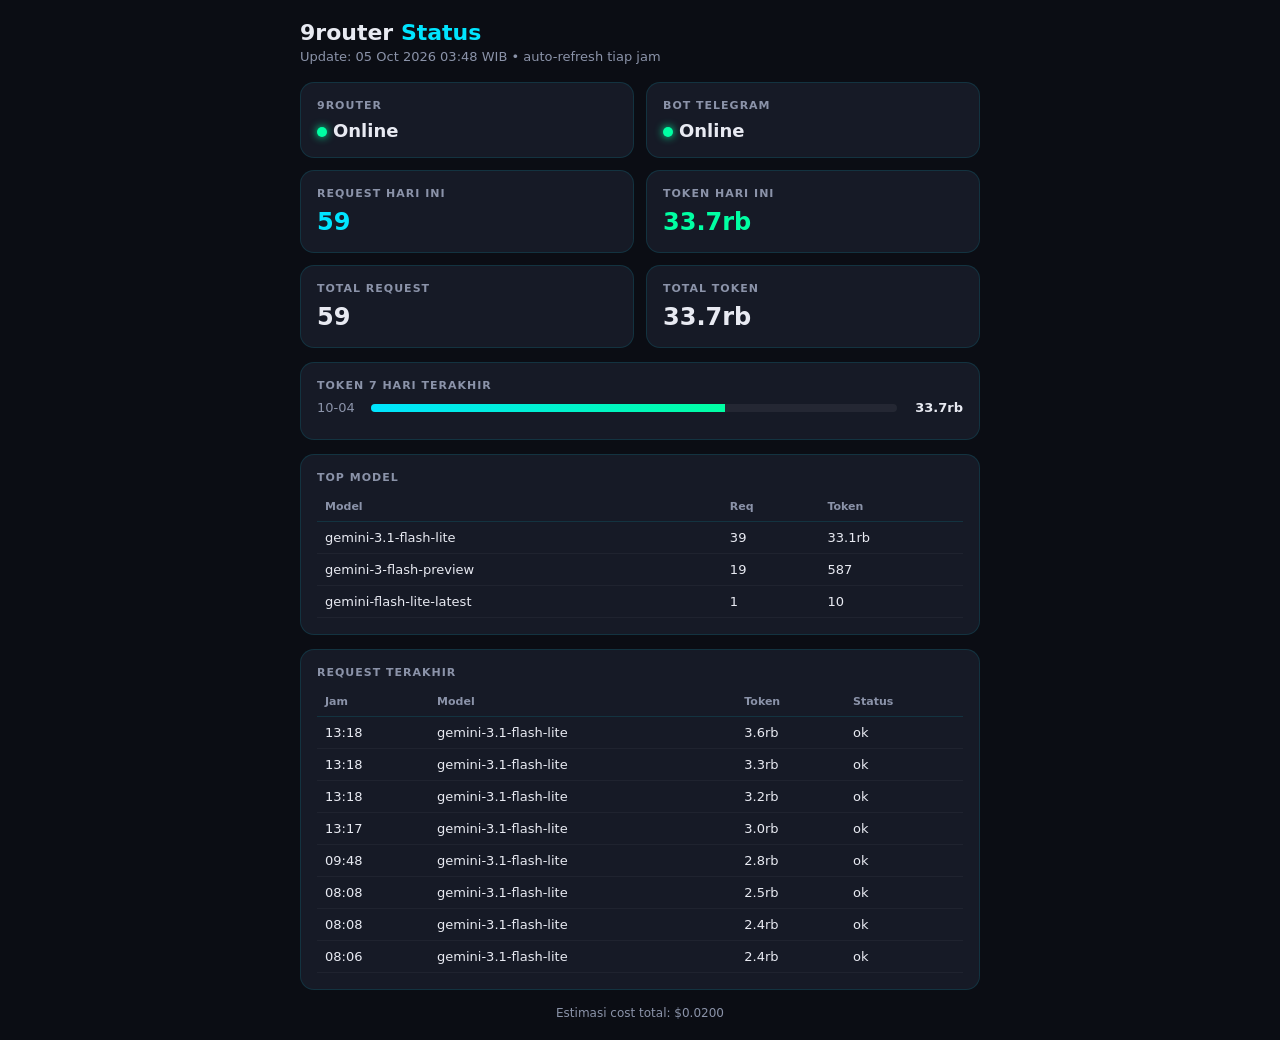
==== 9router-status/index.html @ 004d4d35 "Update status 9router" ====
<!DOCTYPE html>
<html lang="id"><head><meta charset="UTF-8"><meta name="viewport" content="width=device-width,initial-scale=1">
<title>9router Status</title>
<style>
:root{--bg:#0b0d14;--card:#161a26;--bd:rgba(0,229,255,.12);--tx:#e8eaf2;--mu:#8b93a9;--cy:#00e5ff;--gn:#00ffa3;--rd:#ff6b6b}
*{margin:0;padding:0;box-sizing:border-box}
body{background:var(--bg);color:var(--tx);font-family:'Segoe UI',system-ui,sans-serif;padding:20px;max-width:720px;margin:0 auto}
h1{font-size:22px;margin-bottom:4px}h1 span{color:var(--cy)}
.sub{color:var(--mu);font-size:13px;margin-bottom:18px}
.grid{display:grid;grid-template-columns:1fr 1fr;gap:12px;margin-bottom:14px}
.card{background:var(--card);border:1px solid var(--bd);border-radius:14px;padding:16px}
.card h3{font-size:11px;color:var(--mu);text-transform:uppercase;letter-spacing:1px;margin-bottom:8px}
.card .v{font-size:24px;font-weight:800}
.cy{color:var(--cy)}.gn{color:var(--gn)}
.dot{display:inline-block;width:10px;height:10px;border-radius:50%;margin-right:6px}
.on{background:var(--gn);box-shadow:0 0 8px var(--gn)}.off{background:var(--rd);box-shadow:0 0 8px var(--rd)}
table{width:100%;border-collapse:collapse;font-size:13px;margin-top:8px}
th{text-align:left;color:var(--mu);font-size:11px;padding:8px;border-bottom:1px solid var(--bd)}
td{padding:8px;border-bottom:1px solid rgba(255,255,255,.04)}
.empty{text-align:center;color:var(--mu);padding:16px}
.brow{display:flex;align-items:center;gap:10px;margin:8px 0;font-size:13px}
.brow span{width:44px;color:var(--mu)}.brow b{width:56px;text-align:right}
.bar{flex:1;height:8px;background:rgba(255,255,255,.06);border-radius:6px;overflow:hidden}
.bar>div{height:100%;background:linear-gradient(90deg,var(--cy),var(--gn))}
@media(max-width:520px){.grid{grid-template-columns:1fr 1fr}}
</style></head><body>
<h1>9router <span>Status</span></h1>
<div class="sub">Update: 05 Oct 2026 03:48 WIB • auto-refresh tiap jam</div>
<div class="grid">
  <div class="card"><h3>9router</h3><div class="v" style="font-size:18px"><span class="dot on"></span>Online</div></div>
  <div class="card"><h3>Bot Telegram</h3><div class="v" style="font-size:18px"><span class="dot on"></span>Online</div></div>
  <div class="card"><h3>Request Hari Ini</h3><div class="v cy">59</div></div>
  <div class="card"><h3>Token Hari Ini</h3><div class="v gn">33.7rb</div></div>
  <div class="card"><h3>Total Request</h3><div class="v">59</div></div>
  <div class="card"><h3>Total Token</h3><div class="v">33.7rb</div></div>
</div>
<div class="card" style="margin-bottom:14px"><h3>Token 7 Hari Terakhir</h3><div class="brow"><span>10-04</span><div class="bar"><div style="width:67.376%"></div></div><b>33.7rb</b></div></div>
<div class="card" style="margin-bottom:14px"><h3>Top Model</h3>
<table><tr><th>Model</th><th>Req</th><th>Token</th></tr><tr><td>gemini-3.1-flash-lite</td><td>39</td><td>33.1rb</td></tr><tr><td>gemini-3-flash-preview</td><td>19</td><td>587</td></tr><tr><td>gemini-flash-lite-latest</td><td>1</td><td>10</td></tr></table></div>
<div class="card"><h3>Request Terakhir</h3>
<table><tr><th>Jam</th><th>Model</th><th>Token</th><th>Status</th></tr><tr><td>13:18</td><td>gemini-3.1-flash-lite</td><td>3.6rb</td><td>ok</td></tr><tr><td>13:18</td><td>gemini-3.1-flash-lite</td><td>3.3rb</td><td>ok</td></tr><tr><td>13:18</td><td>gemini-3.1-flash-lite</td><td>3.2rb</td><td>ok</td></tr><tr><td>13:17</td><td>gemini-3.1-flash-lite</td><td>3.0rb</td><td>ok</td></tr><tr><td>09:48</td><td>gemini-3.1-flash-lite</td><td>2.8rb</td><td>ok</td></tr><tr><td>08:08</td><td>gemini-3.1-flash-lite</td><td>2.5rb</td><td>ok</td></tr><tr><td>08:08</td><td>gemini-3.1-flash-lite</td><td>2.4rb</td><td>ok</td></tr><tr><td>08:06</td><td>gemini-3.1-flash-lite</td><td>2.4rb</td><td>ok</td></tr></table></div>
<p style="text-align:center;color:var(--mu);font-size:12px;margin-top:16px">Estimasi cost total: $0.0200</p>
</body></html>
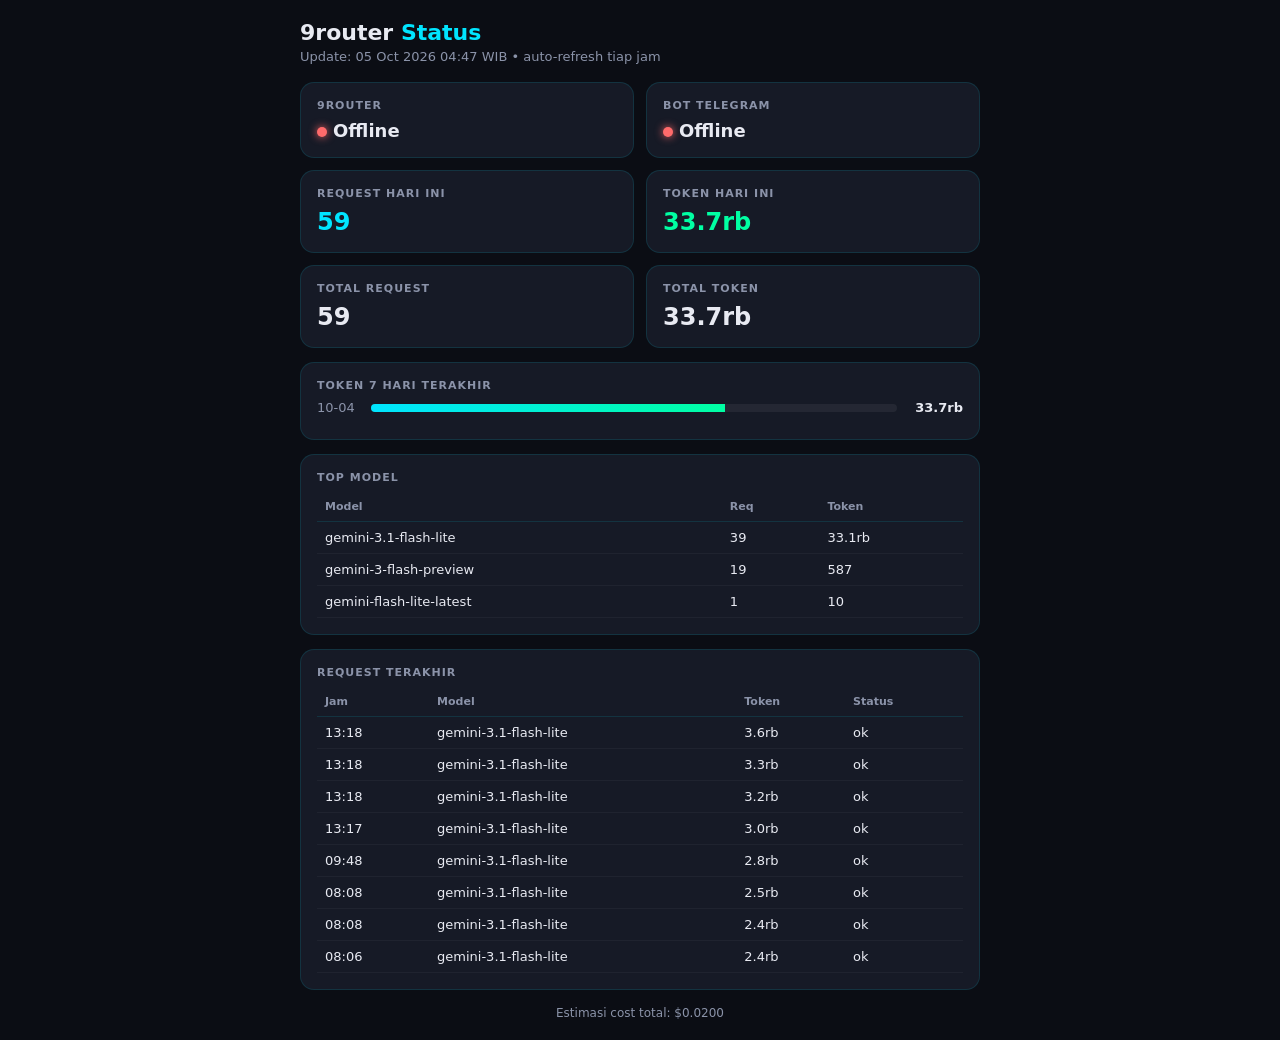
==== commit 9e0c544c: "Update status 9router" ====
--- a/9router-status/index.html
+++ b/9router-status/index.html
@@ -25,10 +25,10 @@
 @media(max-width:520px){.grid{grid-template-columns:1fr 1fr}}
 </style></head><body>
 <h1>9router <span>Status</span></h1>
-<div class="sub">Update: 05 Oct 2026 03:48 WIB • auto-refresh tiap jam</div>
+<div class="sub">Update: 05 Oct 2026 04:47 WIB • auto-refresh tiap jam</div>
 <div class="grid">
-  <div class="card"><h3>9router</h3><div class="v" style="font-size:18px"><span class="dot on"></span>Online</div></div>
-  <div class="card"><h3>Bot Telegram</h3><div class="v" style="font-size:18px"><span class="dot on"></span>Online</div></div>
+  <div class="card"><h3>9router</h3><div class="v" style="font-size:18px"><span class="dot off"></span>Offline</div></div>
+  <div class="card"><h3>Bot Telegram</h3><div class="v" style="font-size:18px"><span class="dot off"></span>Offline</div></div>
   <div class="card"><h3>Request Hari Ini</h3><div class="v cy">59</div></div>
   <div class="card"><h3>Token Hari Ini</h3><div class="v gn">33.7rb</div></div>
   <div class="card"><h3>Total Request</h3><div class="v">59</div></div>
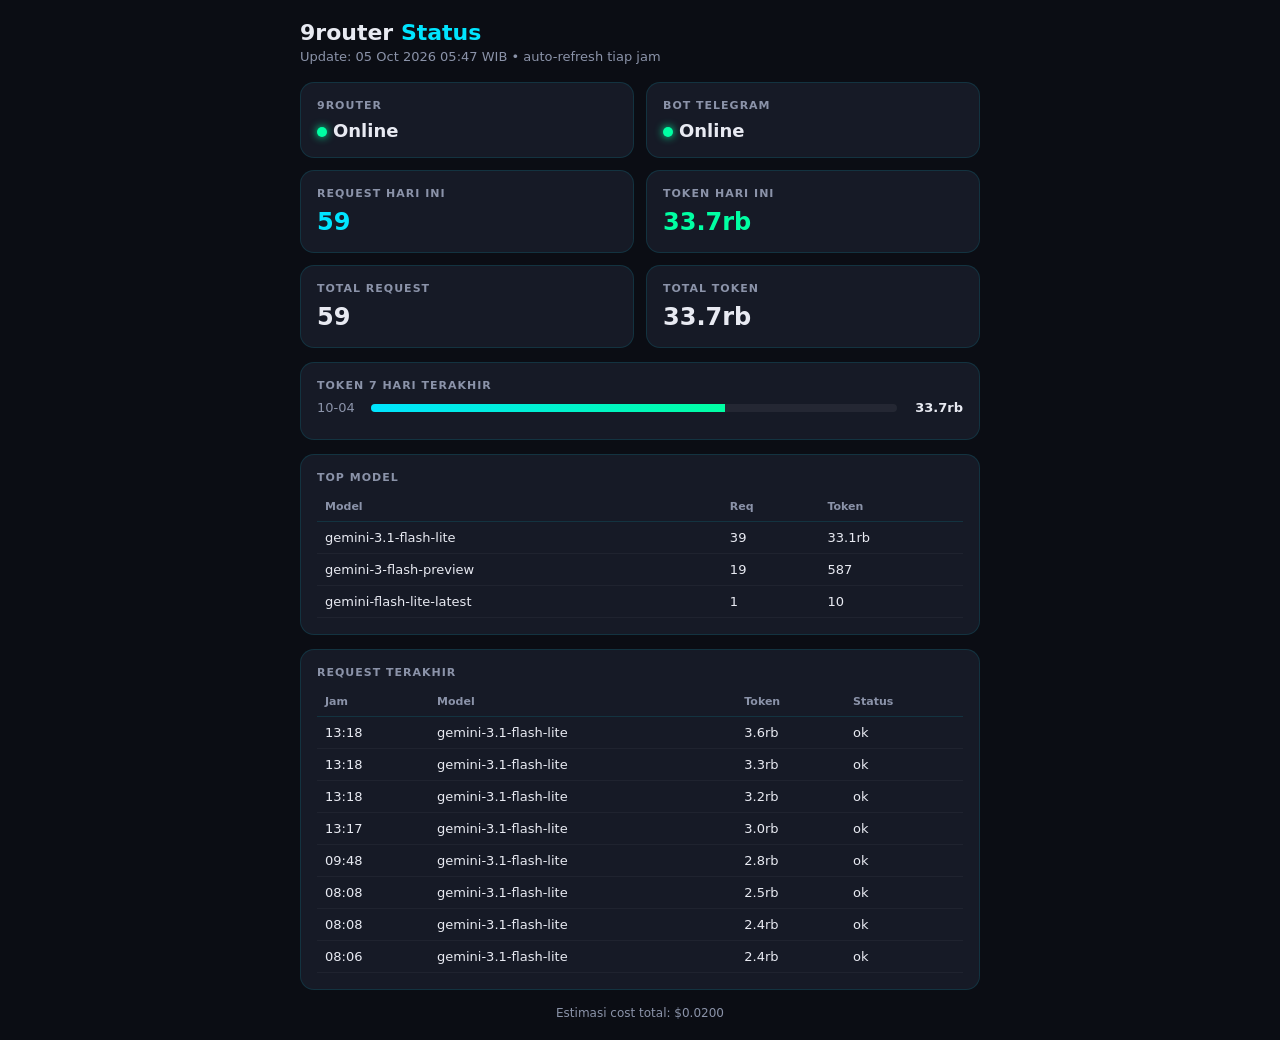
==== commit c4d6366c: "Update status 9router" ====
--- a/9router-status/index.html
+++ b/9router-status/index.html
@@ -25,10 +25,10 @@
 @media(max-width:520px){.grid{grid-template-columns:1fr 1fr}}
 </style></head><body>
 <h1>9router <span>Status</span></h1>
-<div class="sub">Update: 05 Oct 2026 04:47 WIB • auto-refresh tiap jam</div>
+<div class="sub">Update: 05 Oct 2026 05:47 WIB • auto-refresh tiap jam</div>
 <div class="grid">
-  <div class="card"><h3>9router</h3><div class="v" style="font-size:18px"><span class="dot off"></span>Offline</div></div>
-  <div class="card"><h3>Bot Telegram</h3><div class="v" style="font-size:18px"><span class="dot off"></span>Offline</div></div>
+  <div class="card"><h3>9router</h3><div class="v" style="font-size:18px"><span class="dot on"></span>Online</div></div>
+  <div class="card"><h3>Bot Telegram</h3><div class="v" style="font-size:18px"><span class="dot on"></span>Online</div></div>
   <div class="card"><h3>Request Hari Ini</h3><div class="v cy">59</div></div>
   <div class="card"><h3>Token Hari Ini</h3><div class="v gn">33.7rb</div></div>
   <div class="card"><h3>Total Request</h3><div class="v">59</div></div>
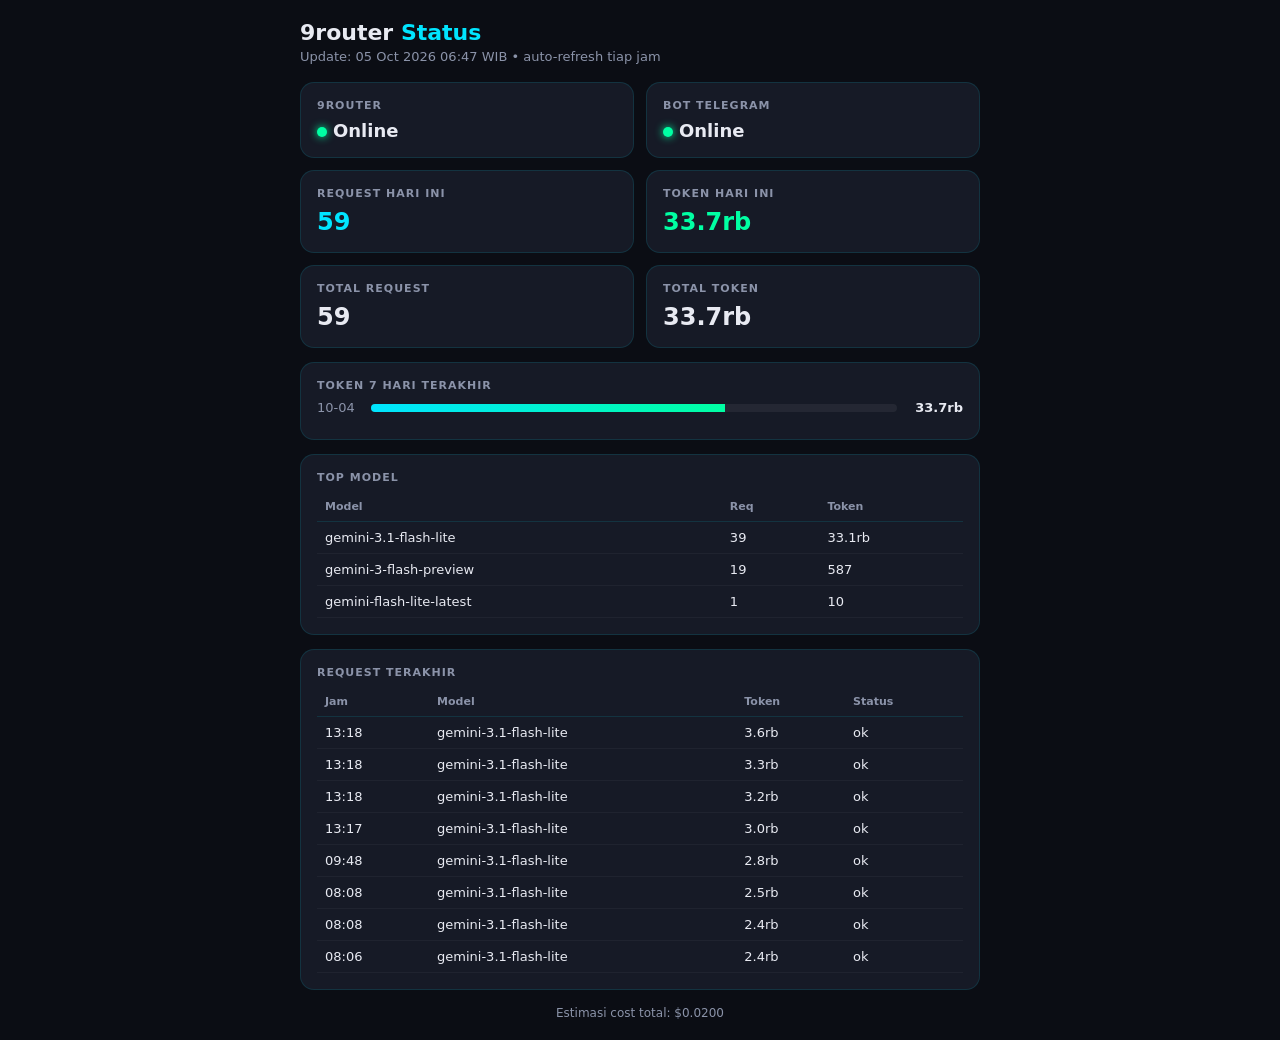
==== commit e3d2555f: "Update status 9router" ====
--- a/9router-status/index.html
+++ b/9router-status/index.html
@@ -25,7 +25,7 @@
 @media(max-width:520px){.grid{grid-template-columns:1fr 1fr}}
 </style></head><body>
 <h1>9router <span>Status</span></h1>
-<div class="sub">Update: 05 Oct 2026 05:47 WIB • auto-refresh tiap jam</div>
+<div class="sub">Update: 05 Oct 2026 06:47 WIB • auto-refresh tiap jam</div>
 <div class="grid">
   <div class="card"><h3>9router</h3><div class="v" style="font-size:18px"><span class="dot on"></span>Online</div></div>
   <div class="card"><h3>Bot Telegram</h3><div class="v" style="font-size:18px"><span class="dot on"></span>Online</div></div>
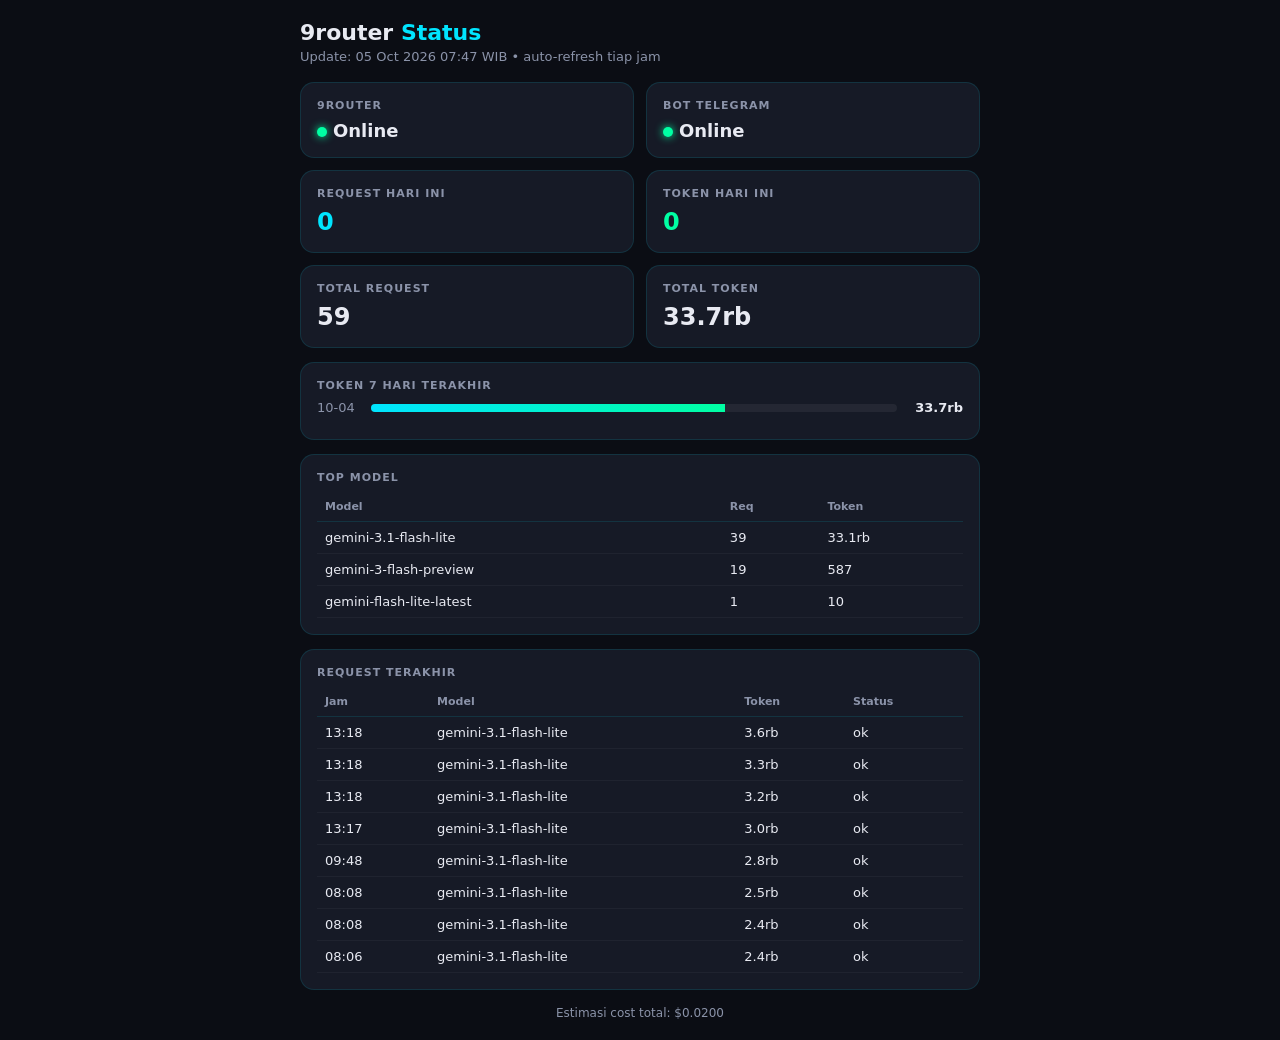
==== commit 8ec270f1: "Update status 9router" ====
--- a/9router-status/index.html
+++ b/9router-status/index.html
@@ -25,12 +25,12 @@
 @media(max-width:520px){.grid{grid-template-columns:1fr 1fr}}
 </style></head><body>
 <h1>9router <span>Status</span></h1>
-<div class="sub">Update: 05 Oct 2026 06:47 WIB • auto-refresh tiap jam</div>
+<div class="sub">Update: 05 Oct 2026 07:47 WIB • auto-refresh tiap jam</div>
 <div class="grid">
   <div class="card"><h3>9router</h3><div class="v" style="font-size:18px"><span class="dot on"></span>Online</div></div>
   <div class="card"><h3>Bot Telegram</h3><div class="v" style="font-size:18px"><span class="dot on"></span>Online</div></div>
-  <div class="card"><h3>Request Hari Ini</h3><div class="v cy">59</div></div>
-  <div class="card"><h3>Token Hari Ini</h3><div class="v gn">33.7rb</div></div>
+  <div class="card"><h3>Request Hari Ini</h3><div class="v cy">0</div></div>
+  <div class="card"><h3>Token Hari Ini</h3><div class="v gn">0</div></div>
   <div class="card"><h3>Total Request</h3><div class="v">59</div></div>
   <div class="card"><h3>Total Token</h3><div class="v">33.7rb</div></div>
 </div>
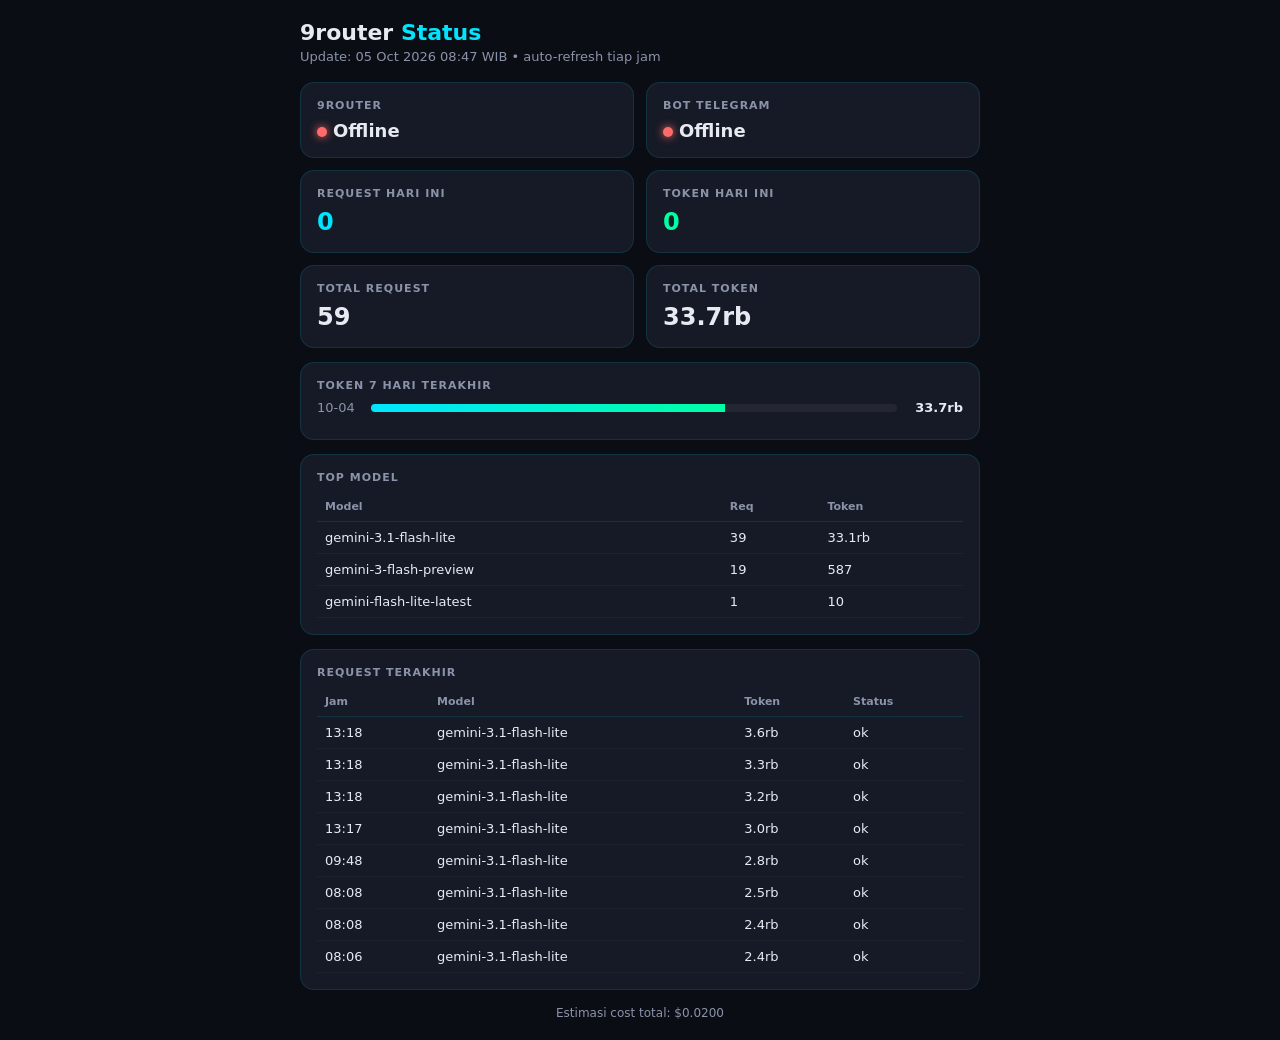
==== commit a8033506: "Update status 9router" ====
--- a/9router-status/index.html
+++ b/9router-status/index.html
@@ -25,10 +25,10 @@
 @media(max-width:520px){.grid{grid-template-columns:1fr 1fr}}
 </style></head><body>
 <h1>9router <span>Status</span></h1>
-<div class="sub">Update: 05 Oct 2026 07:47 WIB • auto-refresh tiap jam</div>
+<div class="sub">Update: 05 Oct 2026 08:47 WIB • auto-refresh tiap jam</div>
 <div class="grid">
-  <div class="card"><h3>9router</h3><div class="v" style="font-size:18px"><span class="dot on"></span>Online</div></div>
-  <div class="card"><h3>Bot Telegram</h3><div class="v" style="font-size:18px"><span class="dot on"></span>Online</div></div>
+  <div class="card"><h3>9router</h3><div class="v" style="font-size:18px"><span class="dot off"></span>Offline</div></div>
+  <div class="card"><h3>Bot Telegram</h3><div class="v" style="font-size:18px"><span class="dot off"></span>Offline</div></div>
   <div class="card"><h3>Request Hari Ini</h3><div class="v cy">0</div></div>
   <div class="card"><h3>Token Hari Ini</h3><div class="v gn">0</div></div>
   <div class="card"><h3>Total Request</h3><div class="v">59</div></div>
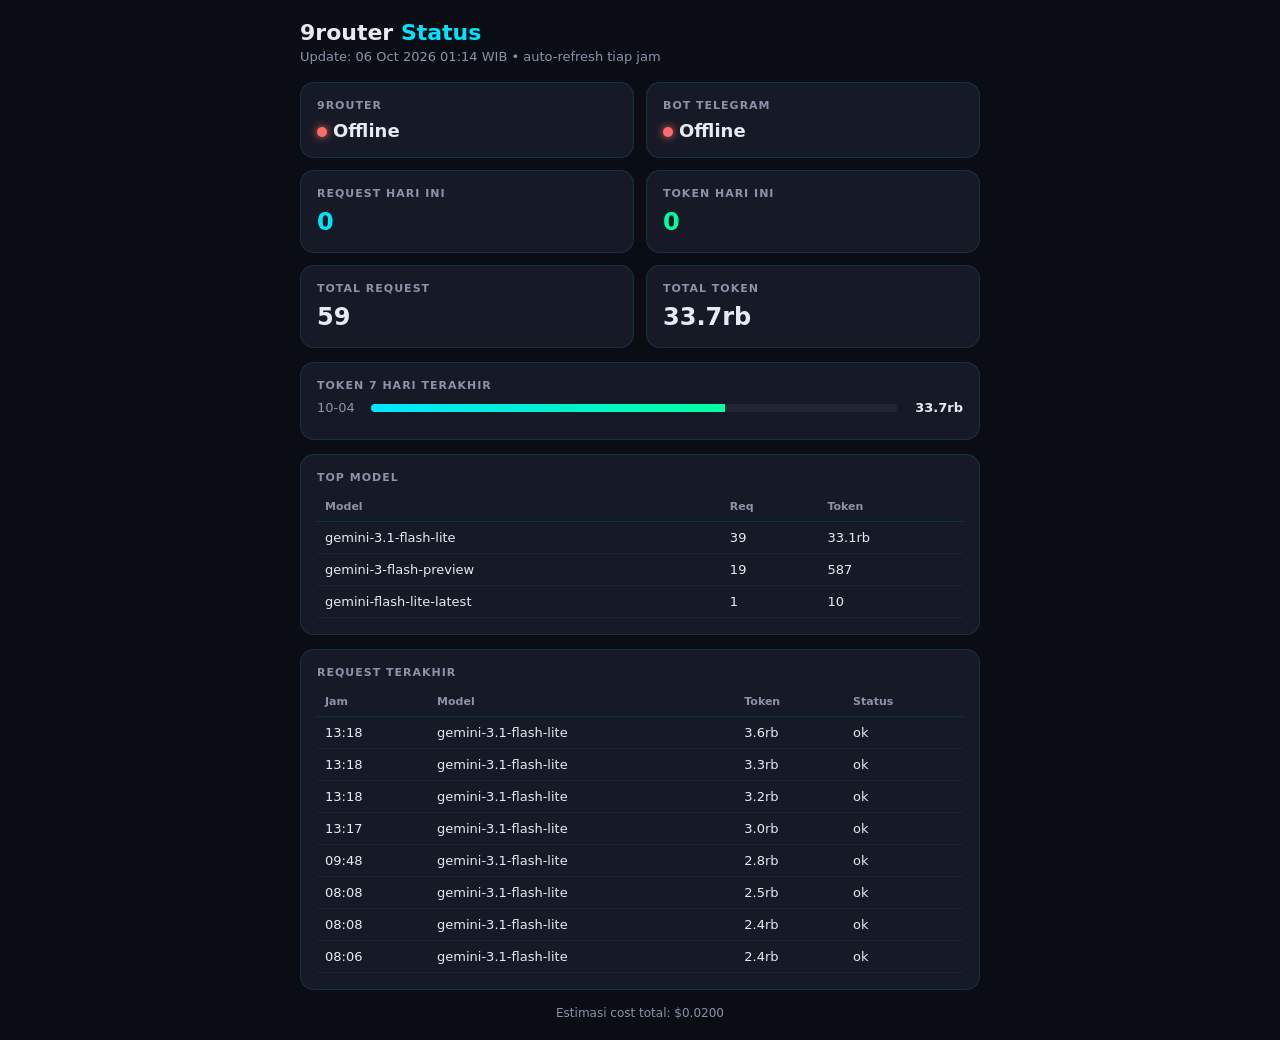
==== commit 3ccc435c: "Update status 9router" ====
--- a/9router-status/index.html
+++ b/9router-status/index.html
@@ -25,7 +25,7 @@
 @media(max-width:520px){.grid{grid-template-columns:1fr 1fr}}
 </style></head><body>
 <h1>9router <span>Status</span></h1>
-<div class="sub">Update: 05 Oct 2026 08:47 WIB • auto-refresh tiap jam</div>
+<div class="sub">Update: 06 Oct 2026 01:14 WIB • auto-refresh tiap jam</div>
 <div class="grid">
   <div class="card"><h3>9router</h3><div class="v" style="font-size:18px"><span class="dot off"></span>Offline</div></div>
   <div class="card"><h3>Bot Telegram</h3><div class="v" style="font-size:18px"><span class="dot off"></span>Offline</div></div>
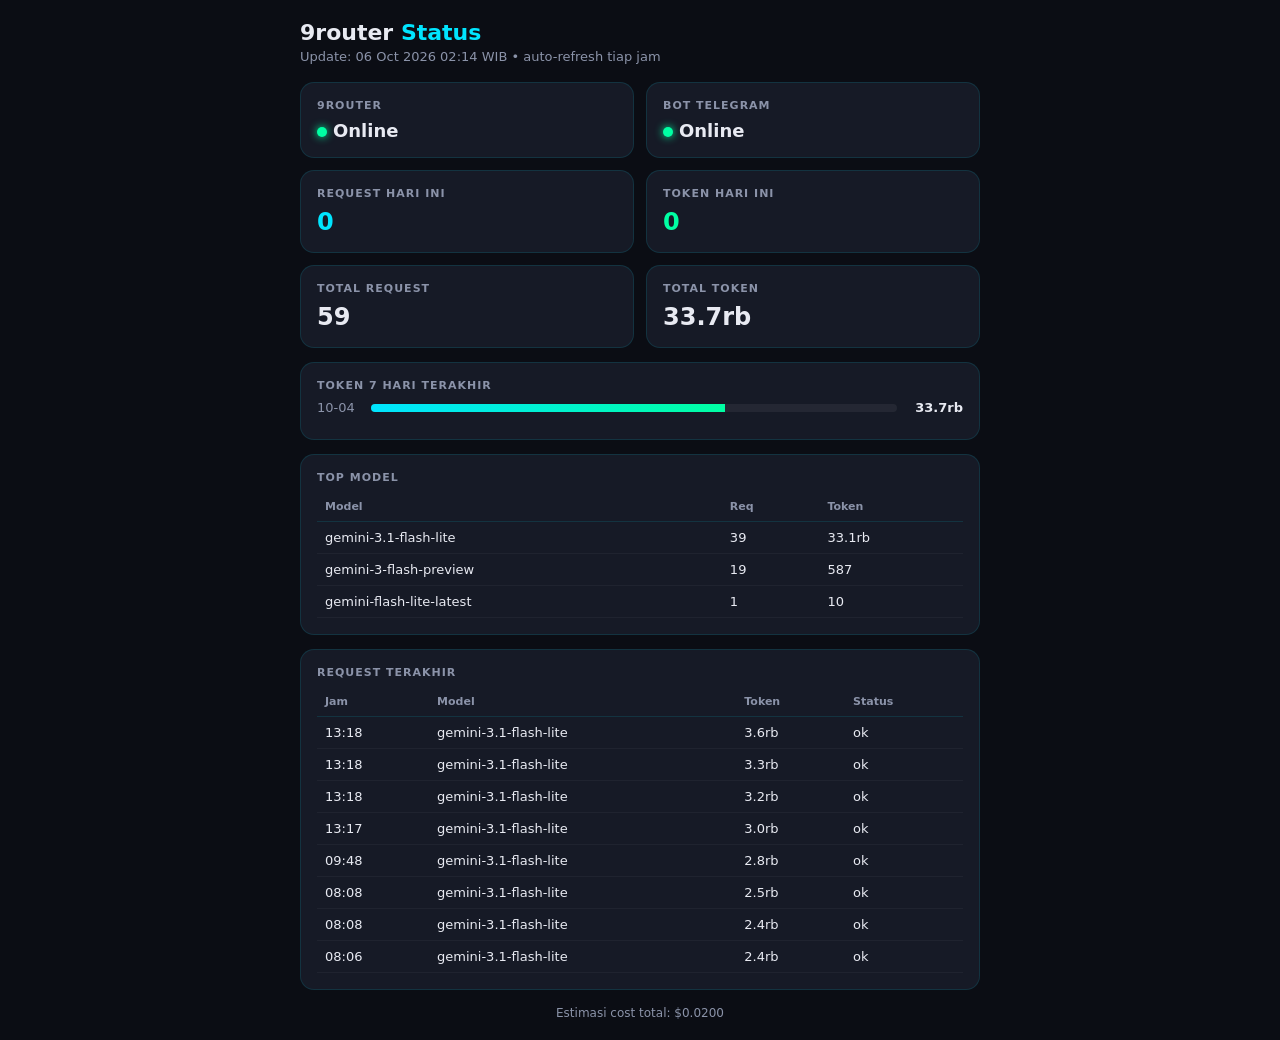
==== commit 01d1b13f: "Update status 9router" ====
--- a/9router-status/index.html
+++ b/9router-status/index.html
@@ -25,10 +25,10 @@
 @media(max-width:520px){.grid{grid-template-columns:1fr 1fr}}
 </style></head><body>
 <h1>9router <span>Status</span></h1>
-<div class="sub">Update: 06 Oct 2026 01:14 WIB • auto-refresh tiap jam</div>
+<div class="sub">Update: 06 Oct 2026 02:14 WIB • auto-refresh tiap jam</div>
 <div class="grid">
-  <div class="card"><h3>9router</h3><div class="v" style="font-size:18px"><span class="dot off"></span>Offline</div></div>
-  <div class="card"><h3>Bot Telegram</h3><div class="v" style="font-size:18px"><span class="dot off"></span>Offline</div></div>
+  <div class="card"><h3>9router</h3><div class="v" style="font-size:18px"><span class="dot on"></span>Online</div></div>
+  <div class="card"><h3>Bot Telegram</h3><div class="v" style="font-size:18px"><span class="dot on"></span>Online</div></div>
   <div class="card"><h3>Request Hari Ini</h3><div class="v cy">0</div></div>
   <div class="card"><h3>Token Hari Ini</h3><div class="v gn">0</div></div>
   <div class="card"><h3>Total Request</h3><div class="v">59</div></div>
